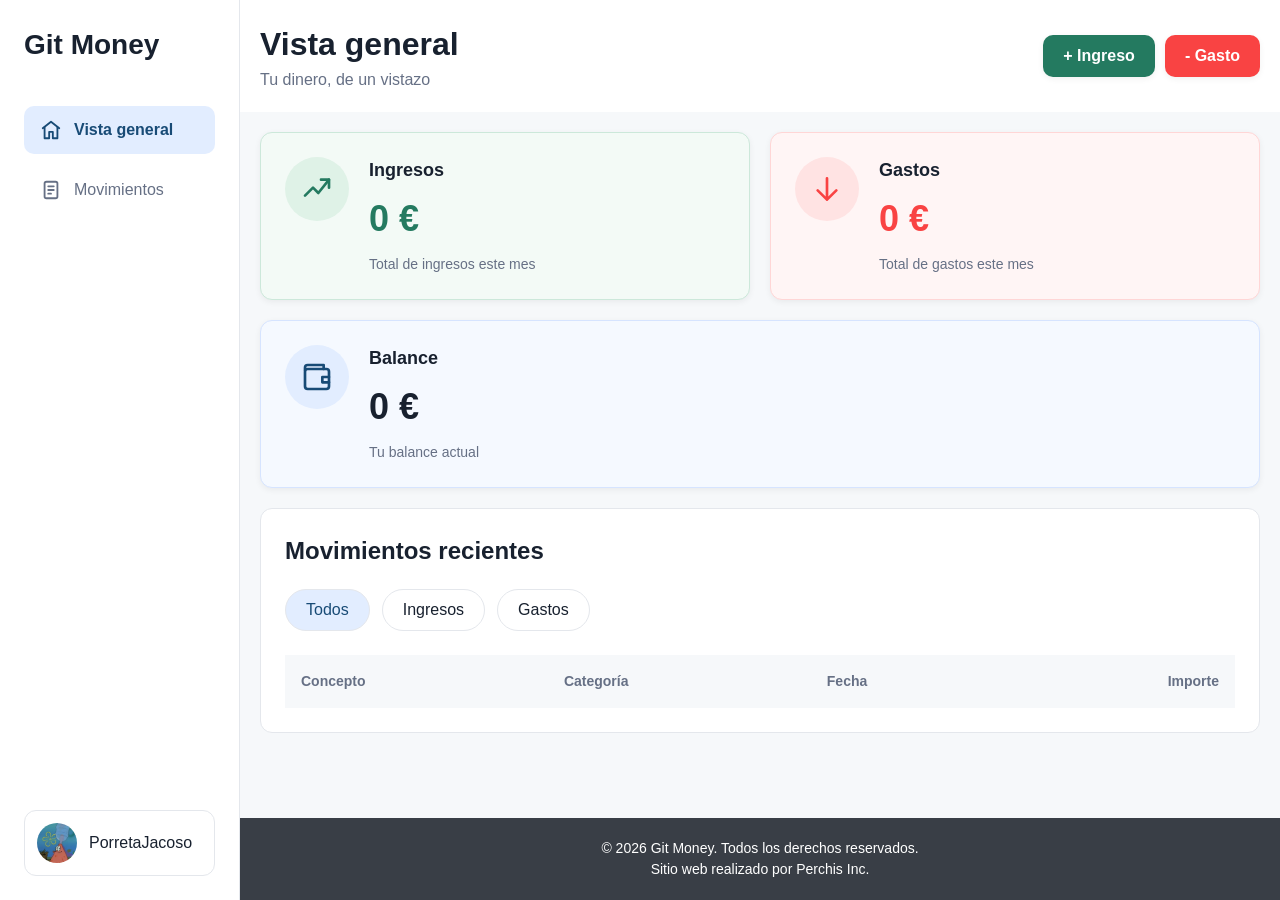
==== index.html @ a80b9426 "eliminado contenido de tbody en html" ====
<!DOCTYPE html>
<html lang="es">
<head>
    <meta charset="UTF-8">
    <meta name="viewport" content="width=device-width, initial-scale=1.0">
    <title>Git Money</title>
    <link rel="stylesheet" href="css/style.css">
</head>
<body>

    <div class="app-layout">
        <aside class="barra-lateral">
            <p class="marca">Git Money</p>
            <nav aria-label="Navegación principal">
                <a href="index.html" class="enlace-nav" aria-current="page">
                    <svg class="icono-nav" viewBox="0 0 24 24" fill="none"
                        stroke="currentColor" stroke-width="2"
                        stroke-linecap="round" stroke-linejoin="round"
                        aria-hidden="true">
                        <path d="m3 10 9-7 9 7" />
                        <path d="M5 9v12h5v-7h4v7h5V9" />
                    </svg>
                    Vista general
                </a>
                <span class="enlace-nav">
                    <svg class="icono-nav" viewBox="0 0 24 24" fill="none"
                        stroke="currentColor" stroke-width="2"
                        stroke-linecap="round" stroke-linejoin="round"
                        aria-hidden="true">
                        <rect x="5" y="3" width="14" height="18" rx="2" />
                        <path d="M9 8h6 M9 12h6 M9 16h3" />
                    </svg>
                    Movimientos
                </span>
            </nav>
            <div class="usuario-menu">
                <div class="usuario-panel" id="panel-usuario" hidden>
                    <span class="usuario-opcion">Configuración</span>
                    <span class="usuario-opcion">Ayuda</span>
                    <span class="usuario-opcion">Salir</span>
                </div>
                <button
                    type="button"
                    class="usuario-boton"
                    id="boton-usuario"
                    aria-expanded="false"
                    aria-controls="panel-usuario"
                    aria-label="Abrir opciones de usuario">
                    <img src="img/user.png" class="usuario-avatar" alt="">
                    <span class="usuario-nombre">PorretaJacoso</span>
                </button>
            </div>
        </aside>

        <div class="contenido-principal">
            <header>
                <div class="titulo-container">
                    <h1>Vista general</h1>
                    <span>Tu dinero, de un vistazo</span>
                </div>
                <div class="btn-container">
                    <button
                        id="btn-ingreso"
                        class="default-btn green"
                        type="button"
                        aria-label="Añadir ingreso"
                    >+ Ingreso</button>
                    <button
                        id="btn-gasto"
                        class="default-btn red"
                        type="button"
                        aria-label="Añadir gasto"
                    >- Gasto</button>
                </div>
            </header>

            <main>
                <div class="resumen-tarjetas">
                    <div class="tarjeta-resumen tarjeta-balance">
                        <div class="tarjeta-icono" aria-hidden="true">
                            <svg viewBox="0 0 24 24" fill="none"
                                stroke="currentColor" stroke-width="2"
                                stroke-linecap="round" stroke-linejoin="round">
                                <rect x="3" y="6" width="18" height="15" rx="2" />
                                <path d="M3 7V5a2 2 0 0 1 2-2h12v3" />
                                <path d="M21 12h-5v4h5" />
                            </svg>
                        </div>
                        <div class="tarjeta-contenido">
                            <h2>Balance</h2>
                            <span class="tarjeta-dinero" id="tarjeta-balance">0 €</span>
                            <span class="tarjeta-descripcion">Tu balance actual</span>
                        </div>
                    </div>

                    <div class="tarjeta-resumen tarjeta-ingresos">
                        <div class="tarjeta-icono" aria-hidden="true">
                            <svg viewBox="0 0 24 24" fill="none"
                                stroke="currentColor" stroke-width="2"
                                stroke-linecap="round" stroke-linejoin="round">
                                <path d="m3 17 6-6 4 4 8-10" />
                                <path d="M15 5h6v6" />
                            </svg>
                        </div>
                        <div class="tarjeta-contenido">
                            <h2>Ingresos</h2>
                            <span class="tarjeta-dinero" id="tarjeta-ingresos">0 €</span>
                            <span class="tarjeta-descripcion">Total de ingresos este mes</span>
                        </div>
                    </div>

                    <div class="tarjeta-resumen tarjeta-gastos">
                        <div class="tarjeta-icono" aria-hidden="true">
                            <svg viewBox="0 0 24 24" fill="none"
                                stroke="currentColor" stroke-width="2"
                                stroke-linecap="round" stroke-linejoin="round">
                                <path d="M12 4v16 M5 13l7 7 7-7" />
                            </svg>
                        </div>
                        <div class="tarjeta-contenido">
                            <h2>Gastos</h2>
                            <span class="tarjeta-dinero" id="tarjeta-gastos">0 €</span>
                            <span class="tarjeta-descripcion">Total de gastos este mes</span>
                        </div>
                    </div>
                </div>

                <section class="movimientos-section">
                    <h2 id="movimientos-recientes">Movimientos recientes</h2>

                    <div class="filtros-movimientos">
                        <button
                            class="btn-filtro"
                            type="button"
                            aria-pressed="true"
                            data-filtro="todos"
                        >Todos</button>
                        <button
                            class="btn-filtro"
                            type="button"
                            aria-pressed="false"
                            data-filtro="ingreso"
                        >Ingresos</button>
                        <button
                            class="btn-filtro"
                            type="button"
                            aria-pressed="false"
                            data-filtro="gasto"
                        >Gastos</button>
                    </div>

                    <div class="tabla-contenedor">
                        <table class="tabla-movimientos" aria-labelledby="movimientos-recientes">
                            <thead>
                                <tr>
                                    <th scope="col">Concepto</th>
                                    <th scope="col">Categoría</th>
                                    <th scope="col">Fecha</th>
                                    <th scope="col">Importe</th>
                                </tr>
                            </thead>
                            <tbody>

                            </tbody>
                        </table>
                    </div>
                </section>
            </main>

            <footer>
                <p>&copy; 2026 Git Money. Todos los derechos reservados.</p>
                <p>Sitio web realizado por Perchis Inc.</p>
            </footer>
        </div>
    </div>

    <dialog id="dialogo-movimiento" class="dialogo-movimiento" aria-labelledby="titulo-movimiento">
        <h2 id="titulo-movimiento">Añadir ingreso</h2>

        <form id="formulario-movimiento" class="formulario-movimiento">
            <p>
                <label for="concepto">Concepto:</label>
                <input
                    id="concepto"
                    name="concepto"
                    type="text"
                    maxlength="100"
                    required
                >
            </p>

            <p>
                <label for="importe">Importe (€):</label>
                <input
                    id="importe"
                    name="importe"
                    type="number"
                    min="0.01"
                    step="0.01"
                    required
                >
            </p>

            <p>
                <label for="categoria-movimiento">Categoría:</label>
                <select id="categoria-movimiento" name="categoria" required>
                </select>
            </p>
            <div class="fecha-hora">
                <div>
                    <p>
                        <label for="fecha">Fecha:</label>
                        <input id="fecha" name="fecha" type="date" required>
                    </p>
                </div>
                <div>
                    <p>
                        <label for="hora">Hora:</label>
                        <input id="hora" name="hora" type="time" required>
                    </p>
                </div>
            </div>
            <p>
                <label for="notas">Notas (opcional)</label>
                <textarea id="notas" name="notas" rows="3"></textarea>
            </p>

            <div class="acciones-formulario">
                <button id="btn-cerrar" class="boton-formulario boton-cancelar" type="button">Cancelar</button>
                <button id="btn-guardar" class="boton-formulario"  type="submit">Guardar</button>
            </div>
        </form>
    </dialog>

    <script src="js/script.js"></script>
</body>
</html>
---- css/style.css ----
/*CONFIG GENERAL*/

:root{
    /* Escala primaria */
    --black: #222831;
    --grey: #393e46;
    --light-grey: #eeeeee;
    --white: #ffffff;
    --blue: #184b76;
    --light-blue: #e2edff;
    --green: #247a60;
    --light-green: #dff2e7;
    --red: #f94343;
    --light-red: #ffe3e3;
    --pink: #690e4e;
    /* Colores semánticos */
    --bg: #f6f8fa;
    --text: #18212f;
    --color-accent: var(--grey);
    --panel: var(--white);
    --line: #e4e7ec;
    --muted: #667085;
    --shadow: 0 2px 6px rgba(0, 0, 0, 0.06);
}

*{
    margin: 0;
    padding: 0;
}

html{
    height: 100%;
}

body{
    background-color: var(--bg);
    font-family: 'Arial', sans-serif;
    color: var(--text);
    font-size: 16px;
    line-height: 1.5;
    min-height: 100vh;
    display: flex;
    flex-direction: column;
}

/*CONFIG LAYOUT*/

.app-layout{
    display: grid;
    grid-template-columns: 240px minmax(0,1fr);
    min-height: 100vh;
}

.contenido-principal{
    display: flex;
    flex-direction: column;
    min-width: 0;
}

.barra-lateral{
    background-color: var(--panel);
    border-right: 1px solid var(--line);
    padding: 24px;
    display: flex;
    flex-direction: column;
}

/*CONFIG ASIDE*/

.marca{
    font-size: 28px;
    font-weight: 700;
    margin-bottom: 40px;
}

.barra-lateral nav{
    display: flex;
    flex-direction: column;
    gap: 12px;
}

.enlace-nav{
    padding: 12px 16px;
    border-radius: 10px;
    color: var(--muted);
    text-decoration: none;
    display: flex;
    align-items: center;
    gap: 12px;
}

a.enlace-nav:hover{
    background-color: var(--bg);
}

a.enlace-nav:focus-visible{
    border: 1px solid var(--blue);
}

.enlace-nav[aria-current="page"]{
    background-color: var(--light-blue);
    color: var(--blue);
    font-weight: 600;
}

.icono-nav{
    width: 22px;
    height: 22px;
    flex-shrink: 0;
}

.usuario-menu{
    margin-top: auto;
    position: relative;
}

.usuario-boton{
    display: flex;
    align-items: center;
    gap: 12px;
    width: 100%;
    padding: 12px;
    box-sizing: border-box;
    border: 1px solid var(--line);
    border-radius: 12px;
    background-color: var(--panel);
    color: var(--text);
    font: inherit;
    text-align: left;
    cursor: pointer;
}

.usuario-boton:hover{
    background-color: var(--bg);
}


.usuario-avatar{
    width: 40px;
    height: 40px;
    border-radius: 50%;
    object-fit: cover;
    flex-shrink: 0;
}

.usuario-panel{
    position: absolute;
    bottom: calc(100% + 12px);
    left: 0;
    right: 0;
    background-color: var(--panel);
    border: 1px solid var(--line);
    border-radius: 12px;
    box-shadow: var(--shadow);
    padding: 0;
    overflow: hidden;
}

.usuario-opcion{
    display: block;
    padding: 10px 12px;
    color: var(--text);
}

.usuario-opcion:hover{
    background-color: var(--bg);
}

/*CONFIG HEADER*/

header{
    background-color: var(--panel);
    color: var(--text);
    padding: 20px;
    display: flex;
    justify-content: space-between;
    align-items: center;
    gap: 16px;
}

.titulo-container h1{
    font-size: 32px;
}

.titulo-container span{
    color: var(--muted);
}
/*CONFIG BUTTONS*/
.btn-container{
    gap: 10px;
    display: flex;
    flex-direction: row;
}

.default-btn{
    border: none;
    border-radius: 10px;
    padding: 12px 20px;
    font-size: 16px;
    font-weight: bold;
    cursor: pointer;
    color: var(--white);

    display: flex;
    justify-content: center;
    align-items: center;

    box-shadow: var(--shadow);
    transition: background-color 0.3s ease;
}

.green{
    background-color: var(--green);
}

.green:hover{
    background-color: var(--blue);
}

.red{
    background-color: var(--red);
}
.red:hover{
    background-color: var(--pink);
}

/*CONFIG MAIN*/

main{
    display: grid;
    gap: 20px;
    padding: 20px;
    align-items: start;
    flex-grow: 1;
    align-content: start;
    grid-template-columns: minmax(0, 1fr);
    container-type: inline-size;
}

/*CONFIG TARJETAS*/

.resumen-tarjetas{
    display: grid;
    grid-template-columns: repeat(auto-fit, minmax(min(100%, 360px), 1fr));
    gap: 20px;
}

.tarjeta-resumen{
    background-color: var(--panel);
    border: 1px solid var(--line);
    padding: 24px;
    border-radius: 12px;
    box-shadow: var(--shadow);
    display: flex;
    align-items: flex-start;
    gap: 20px;
}

.tarjeta-icono{
    display: flex;
    width: 64px;
    height: 64px;
    border-radius: 50%;
    align-items: center;
    justify-content: center;
    flex-shrink: 0;
}

.tarjeta-icono svg{
    width: 32px;
    height: 32px;
}

.tarjeta-resumen span{
    display: block;
}

.tarjeta-resumen h2{
    font-size: 18px;
    font-weight: 600;
    color: var(--text);
    margin-bottom: 8px;
}

.tarjeta-balance{
    background-color: #f5f9ff;
    border: 1px solid #d6e4ff;
}

.tarjeta-ingresos{
    background-color: #f3faf6;
    border: 1px solid #cce8da;
}

.tarjeta-gastos{
    background-color: #fff5f5;
    border: 1px solid #ffd6d6;
}

.tarjeta-dinero{
    font-size: 36px;
    font-weight: 700;
    margin-bottom: 8px;
    white-space: nowrap;
}

.tarjeta-descripcion{
    font-size: 14px;
    color: var(--muted);
}

.tarjeta-ingresos .tarjeta-dinero{
    color: var(--green);
}

.tarjeta-gastos .tarjeta-dinero{
    color: var(--red);
}

.tarjeta-balance .tarjeta-icono{
    background-color: var(--light-blue);
    color: var(--blue);
}

.tarjeta-ingresos .tarjeta-icono{
    background-color: var(--light-green);
    color: var(--green);
}

.tarjeta-gastos .tarjeta-icono{
    background-color: var(--light-red);
    color: var(--red);
}

/*CONFIG MOVIMIENTOS RECIENTES*/
.movimientos-section{
    background-color: var(--panel);
    border: 1px solid var(--line);
    border-radius: 12px;
    padding: 24px;
    min-width: 0;
}

.movimientos-section h2{
    font-size: 24px;
    margin-bottom: 20px;
}

.filtros-movimientos{
    display: flex;
    gap: 12px;
    margin-bottom: 24px;
}

.btn-filtro{
    background-color: var(--white);
    border: 1px solid var(--line);
    color: var(--text);
    padding: 8px 20px;
    border-radius: 999px;
    font: inherit;
    cursor: pointer;
}

.btn-filtro[data-filtro="todos"][aria-pressed="true"]{
    background-color: var(--light-blue);
    color: var(--blue);
}

.btn-filtro[data-filtro="ingreso"][aria-pressed="true"]{
    background-color: var(--light-green);
    color: var(--green);
}

.btn-filtro[data-filtro="gasto"][aria-pressed="true"]{
    background-color: var(--light-red);
    color: var(--red);
}

.tabla-contenedor{
    overflow-x: auto;
}

.tabla-movimientos{
    width: 100%;
    border-collapse: collapse;
}

.tabla-movimientos th, .tabla-movimientos td{
    padding: 16px;
}

.tabla-movimientos th{
    background-color: var(--bg);
    color: var(--muted);
    font-size: 14px;
    text-align: left;
}

.tabla-movimientos td{
    border-bottom: 1px solid var(--line);
}

.tabla-movimientos th:last-child,
.tabla-movimientos td:last-child {
    text-align: right;
}

.tabla-movimientos td:last-child{
    white-space: nowrap;
}

.importe-ingreso{
    color: var(--green);
    font-weight: 600;
}

.importe-gasto{
    color: var(--red);
    font-weight: 600;
}

/*CONFIG FOOTER*/

footer{
    background-color: var(--grey);
    color: var(--white);
    padding: 20px;
    text-align: center;
    font-size: 14px;
    
}

/* FORMULARIO DE INGRESOS Y GASTOS */
.dialogo-movimiento{
    --color-movimiento: var(--green);
    box-sizing: border-box;
    margin: auto;
    width: min(460px, calc(100% - 32px));
    max-height: calc(100dvh - 32px);
    overflow-y: auto;
    padding: 24px;
    border: none;
    border-top: 6px solid var(--color-movimiento);
    border-radius: 12px;
    color: var(--text);
    box-shadow: var(--shadow);
}

.dialogo-movimiento[data-tipo="gasto"]{
    --color-movimiento: var(--red);
}

.dialogo-movimiento::backdrop{
    background-color: rgba(34, 40, 49, 0.65);
}

.formulario-movimiento{
    display: flex;
    flex-direction: column;
    gap: 10px;
}

.dialogo-movimiento > h2{
    font-size: 23px;
}

.formulario-movimiento p{
    font-size: 14px;
    line-height: 1.5;
}

.formulario-movimiento label{
    display: block;
    margin-top: 6px;
    font-weight: bold;
    font-size: 14px;
}

.formulario-movimiento input,
.formulario-movimiento select,
.formulario-movimiento textarea{
    box-sizing: border-box;
    width: 100%;
    min-width: 0;
    padding: 10px;
    border: 1px solid var(--muted);
    border-radius: 6px;
    font: inherit;
    background-color: var(--white);
    color: var(--text);
}

.formulario-movimiento textarea{
    resize: vertical;
}

.fecha-hora{
    display: grid;
    grid-template-columns: 1fr 1fr;
    gap: 12px;
}

.fecha-hora > div{
    min-width: 0;
    display: flex;
    flex-direction: column;
    gap: 10px;
}

.formulario-movimiento .aviso-temporal{
    color: var(--muted);
    font-size: 12px;
}

.acciones-formulario{
    display: flex;
    flex-wrap: wrap;
    justify-content: flex-end;
    gap: 10px;
    margin-top: 8px;
}

.boton-formulario{
    padding: 10px 16px;
    border: 1px solid transparent;
    border-radius: 6px;
    background-color: var(--color-movimiento);
    color: var(--white);
    font: inherit;
    font-weight: bold;
    cursor: pointer;
}

.boton-cancelar{
    background-color: var(--light-grey);
    color: var(--text);
    border-color: var(--muted);
}

.default-btn:focus-visible,
.formulario-movimiento :focus-visible{
    outline: 0;
}

@media(max-width: 900px){
    .app-layout{
        grid-template-columns: minmax(0, 1fr);
    }
    .barra-lateral{
        flex-direction: row;
        align-items: center;
        flex-wrap: wrap;
        gap: 16px;
        padding: 16px;
        border-right: 0;
        border-bottom: 1px solid var(--line);
    }

    .marca{
        margin-bottom: 0;
    }

    .barra-lateral nav{
        flex-direction: row;
    }

    .usuario-panel{
        bottom: auto;
        top: calc(100% + 12px);
        z-index: 10;
        width: 190px;
        left: auto;
        right: 0;
    }

    .usuario-menu{
        margin-top: 0;
        margin-left: auto;
    }

    .usuario-nombre{
        display: none;
    }

    .usuario-boton{
        padding: 8px;
        border: none;
        background-color: transparent;
        border-radius: 50%;
    }
    
}

@media(max-width: 600px){
    .barra-lateral{
        display: grid;
        grid-template-columns: minmax(0, 1fr) auto;
    }

    .marca{
        grid-column: 1;
        grid-row: 1;
    }

    .usuario-menu{
        grid-column: 2;
        grid-row: 1;
    }

    .barra-lateral nav{
        grid-column: 1 / -1;
        grid-row: 2;
    }

    header{
        flex-direction: column;
        align-items: stretch;
    }

    .btn-container{
        flex-direction: column;
        align-items: stretch;
    }

    .btn-container .default-btn{
        flex: 1;
    }

    .barra-lateral nav{
        width: 100%;
        flex-wrap: wrap;
    }

    .movimientos-section{
        padding: 16px;
    }

    .filtros-movimientos{
        flex-wrap: wrap;
        display: grid;
        grid-template-columns: repeat(3, minmax(0, 1fr));
        gap: 8px;
    }

    .btn-filtro{
        padding: 8px 4px;
        text-align: center;
    }
}

@container(740px <= width < 1120px){
    .tarjeta-balance{
        grid-column: 1 / -1;
        grid-row: 2;
    }
}
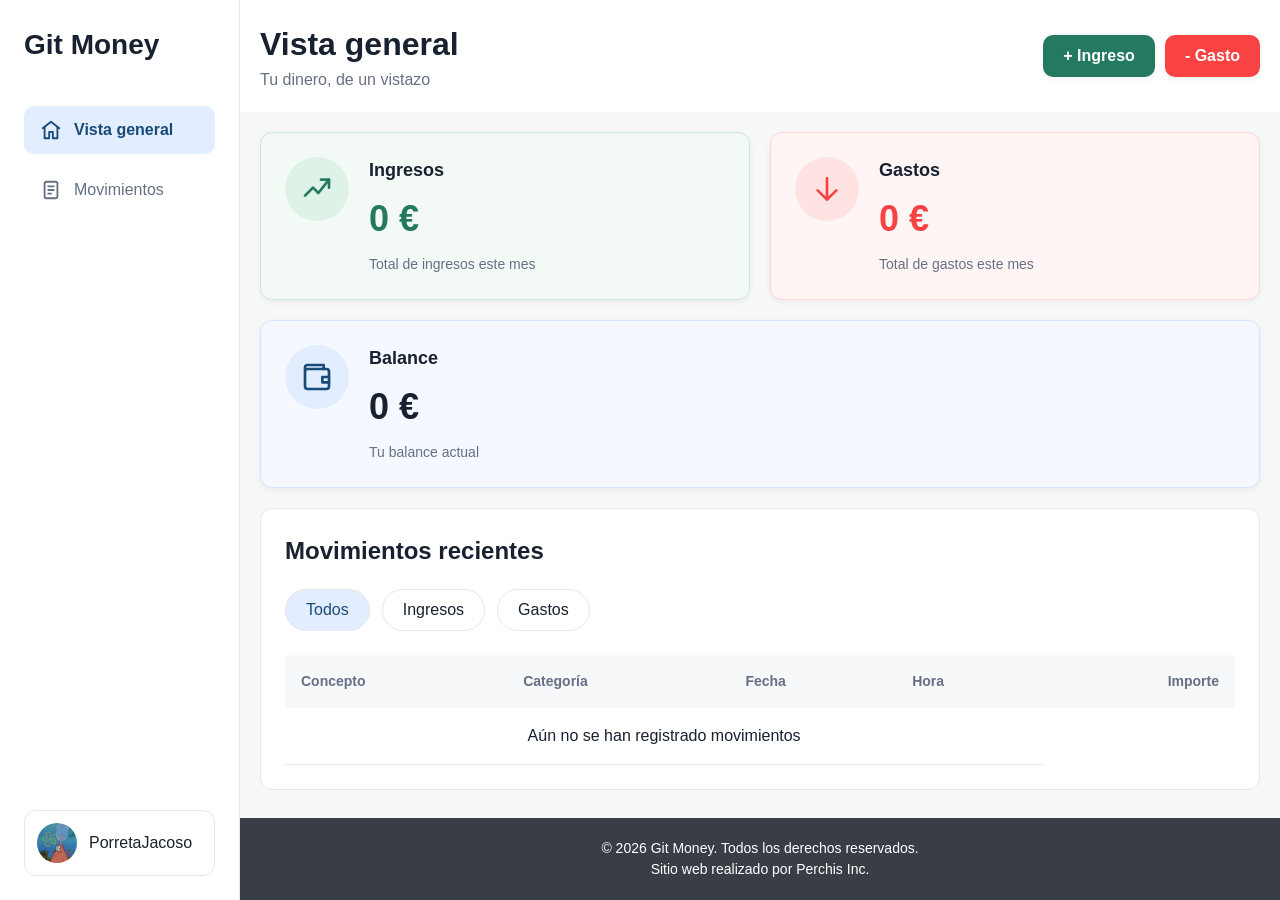
==== commit f4ccbfeb: "filtros funcionando, añadiendo botones de eilimar y borrar" ====
--- a/index.html
+++ b/index.html
@@ -156,11 +156,12 @@
                                     <th scope="col">Concepto</th>
                                     <th scope="col">Categoría</th>
                                     <th scope="col">Fecha</th>
+                                    <th scope="col">Hora</th>
                                     <th scope="col">Importe</th>
                                 </tr>
                             </thead>
                             <tbody>
-
+                                
                             </tbody>
                         </table>
                     </div>
--- a/css/style.css
+++ b/css/style.css
@@ -408,6 +408,18 @@
 
 .tabla-movimientos td:last-child{
     white-space: nowrap;
+    position: relative;
+}
+
+.tabla-movimientos td:last-child :hover{
+    white-space: nowrap;
+    position: relative;
+    opacity: 0;
+}
+
+
+.tabla-movimientos td.celda-vacia{
+    text-align: center;
 }
 
 .importe-ingreso{
@@ -418,6 +430,25 @@
 .importe-gasto{
     color: var(--red);
     font-weight: 600;
+}
+
+.tabla-movimientos span{
+    position: absolute;
+    opacity: 0;
+}
+
+.tabla-movimientos span:hover{
+    opacity: 100%;
+}
+
+.boton-tabla{
+    background-color: var(--white);
+    border: 1px solid var(--line);
+    color: var(--text);
+    padding: 8px 20px;
+    border-radius: 999px;
+    font: inherit;
+    cursor: pointer;
 }
 
 /*CONFIG FOOTER*/
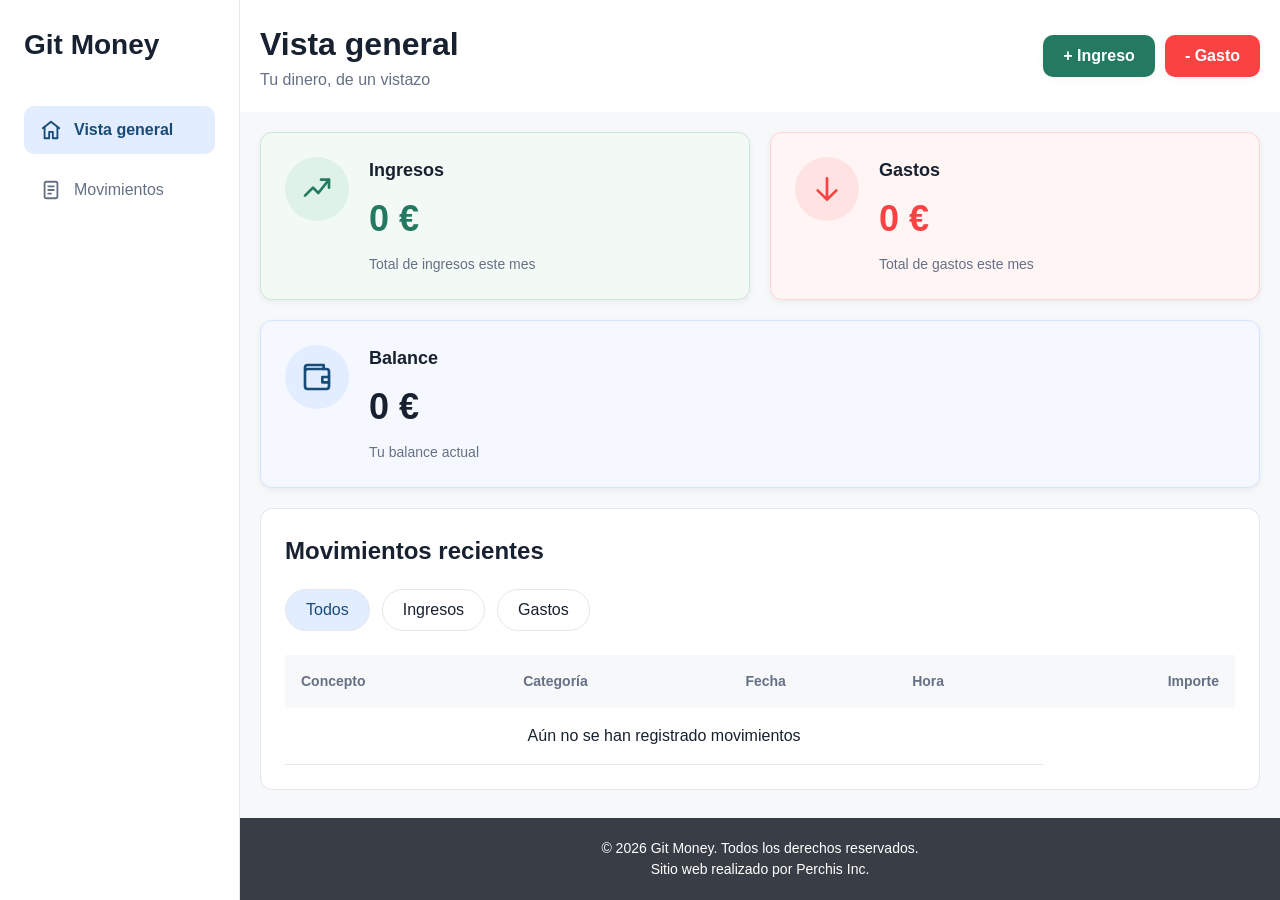
==== commit 288d5d9f: "Depuracion y limpieza del código" ====
--- a/index.html
+++ b/index.html
@@ -33,7 +33,7 @@
                     Movimientos
                 </span>
             </nav>
-            <div class="usuario-menu">
+            <!--<div class="usuario-menu">
                 <div class="usuario-panel" id="panel-usuario" hidden>
                     <span class="usuario-opcion">Configuración</span>
                     <span class="usuario-opcion">Ayuda</span>
@@ -49,7 +49,7 @@
                     <img src="img/user.png" class="usuario-avatar" alt="">
                     <span class="usuario-nombre">PorretaJacoso</span>
                 </button>
-            </div>
+            </div>-->
         </aside>
 
         <div class="contenido-principal">
@@ -223,7 +223,7 @@
             </div>
             <p>
                 <label for="notas">Notas (opcional)</label>
-                <textarea id="notas" name="notas" rows="3"></textarea>
+                <textarea id="notas" name="notas" rows="3" maxlength="500"></textarea>
             </p>
 
             <div class="acciones-formulario">
--- a/css/style.css
+++ b/css/style.css
@@ -422,6 +422,10 @@
     text-align: center;
 }
 
+.tabla-movimientos td.mensaje-vacio {
+    text-align: center;
+}
+
 .importe-ingreso{
     color: var(--green);
     font-weight: 600;
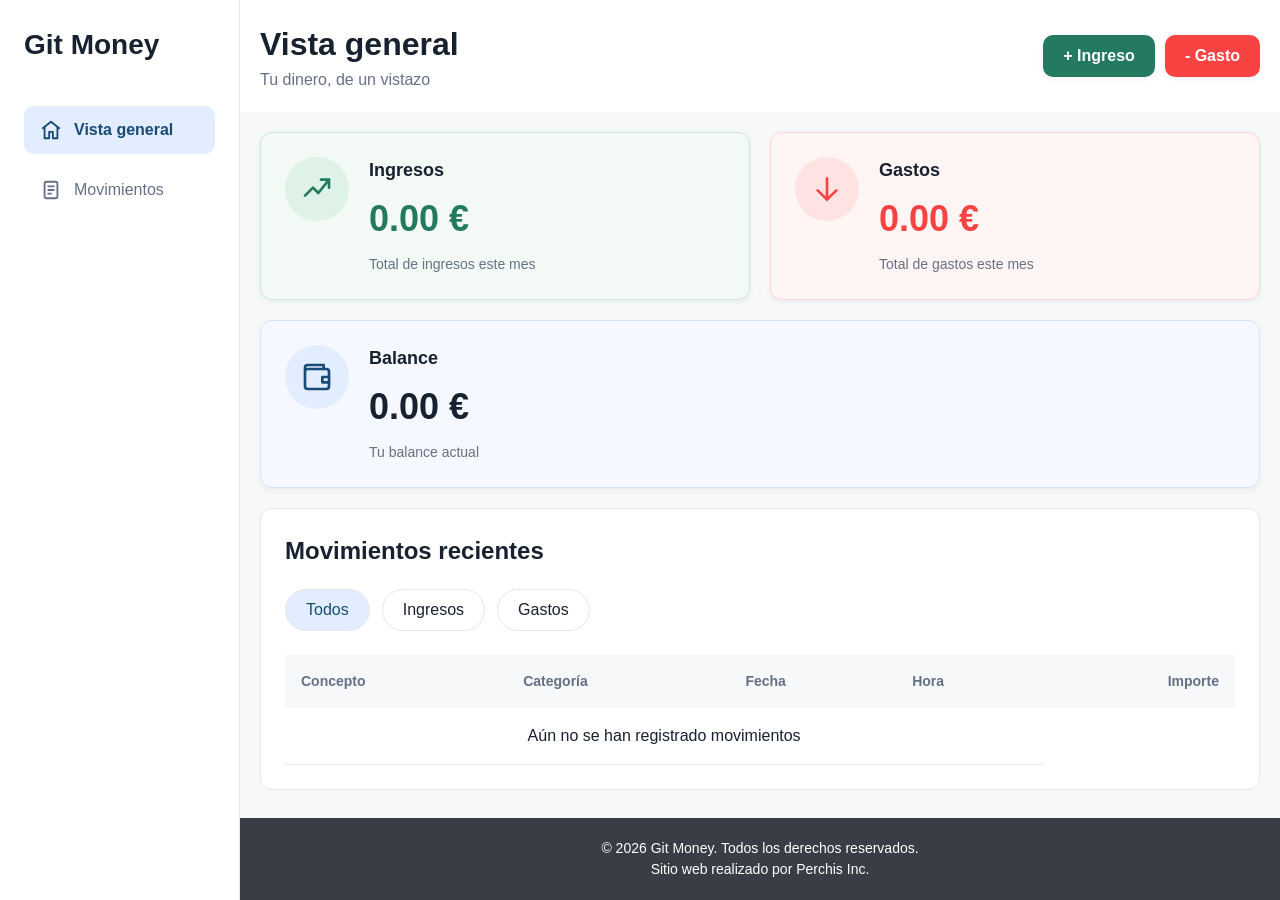
==== commit 49ad644b: "guardar y cargar movimientos desde PostgreSQL y añadir campos según el tipo" ====
--- a/index.html
+++ b/index.html
@@ -207,6 +207,23 @@
                 <select id="categoria-movimiento" name="categoria" required>
                 </select>
             </p>
+
+            <p id="campo-procedencia">
+                <label for="procedencia">Procedencia:</label>
+                <input id="procedencia" name="procedencia" type="text">
+            </p>
+
+            <p id="campo-medio-pago">
+                <label for="medioPago">Medio de pago:</label>
+                <select id="medioPago" name="medioPago">
+                    <option value="">Selecciona un medio de pago</option>
+                    <option value="efectivo">Efectivo</option>
+                    <option value="tarjeta">Tarjeta</option>
+                    <option value="transferencia">Transferencia</option>
+                    <option value="otro">Otro</option>
+                </select>
+            </p>
+
             <div class="fecha-hora">
                 <div>
                     <p>
@@ -221,6 +238,7 @@
                     </p>
                 </div>
             </div>
+            
             <p>
                 <label for="notas">Notas (opcional)</label>
                 <textarea id="notas" name="notas" rows="3" maxlength="500"></textarea>
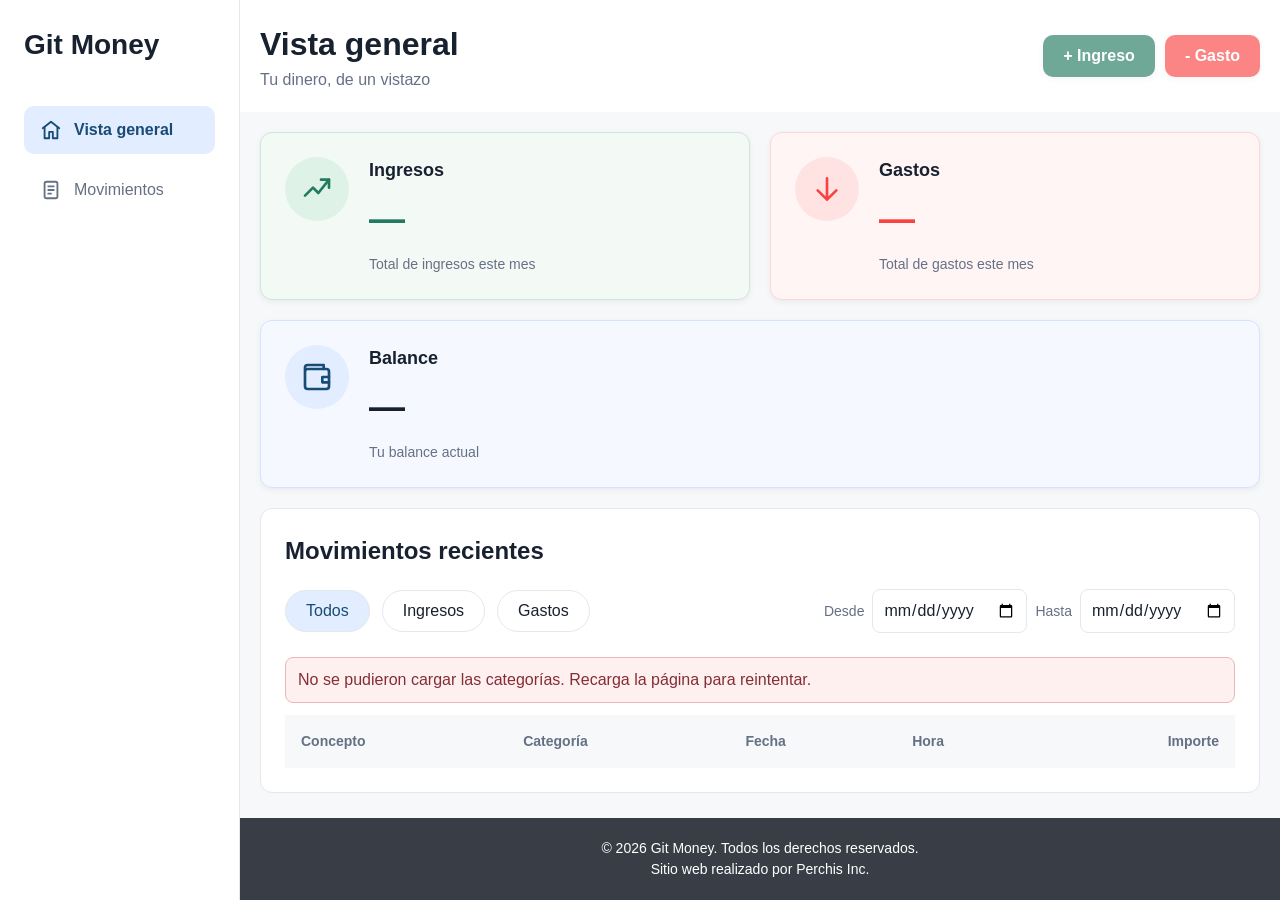
==== commit cd97e0b0: "Terminado Git Money v1.0" ====
--- a/index.html
+++ b/index.html
@@ -63,12 +63,14 @@
                         id="btn-ingreso"
                         class="default-btn green"
                         type="button"
+                        disabled
                         aria-label="Añadir ingreso"
                     >+ Ingreso</button>
                     <button
                         id="btn-gasto"
                         class="default-btn red"
                         type="button"
+                        disabled
                         aria-label="Añadir gasto"
                     >- Gasto</button>
                 </div>
@@ -88,7 +90,7 @@
                         </div>
                         <div class="tarjeta-contenido">
                             <h2>Balance</h2>
-                            <span class="tarjeta-dinero" id="tarjeta-balance">0 €</span>
+                            <span class="tarjeta-dinero" id="tarjeta-balance">—</span>
                             <span class="tarjeta-descripcion">Tu balance actual</span>
                         </div>
                     </div>
@@ -104,7 +106,7 @@
                         </div>
                         <div class="tarjeta-contenido">
                             <h2>Ingresos</h2>
-                            <span class="tarjeta-dinero" id="tarjeta-ingresos">0 €</span>
+                            <span class="tarjeta-dinero" id="tarjeta-ingresos">—</span>
                             <span class="tarjeta-descripcion">Total de ingresos este mes</span>
                         </div>
                     </div>
@@ -119,7 +121,7 @@
                         </div>
                         <div class="tarjeta-contenido">
                             <h2>Gastos</h2>
-                            <span class="tarjeta-dinero" id="tarjeta-gastos">0 €</span>
+                            <span class="tarjeta-dinero" id="tarjeta-gastos">—</span>
                             <span class="tarjeta-descripcion">Total de gastos este mes</span>
                         </div>
                     </div>
@@ -128,29 +130,42 @@
                 <section class="movimientos-section">
                     <h2 id="movimientos-recientes">Movimientos recientes</h2>
 
-                    <div class="filtros-movimientos">
-                        <button
-                            class="btn-filtro"
-                            type="button"
-                            aria-pressed="true"
-                            data-filtro="todos"
-                        >Todos</button>
-                        <button
-                            class="btn-filtro"
-                            type="button"
-                            aria-pressed="false"
-                            data-filtro="ingreso"
-                        >Ingresos</button>
-                        <button
-                            class="btn-filtro"
-                            type="button"
-                            aria-pressed="false"
-                            data-filtro="gasto"
-                        >Gastos</button>
-                    </div>
+                    <div class="barra-filtros">
+                        <div class="filtros-movimientos">
+                            <button
+                                class="btn-filtro"
+                                type="button"
+                                aria-pressed="true"
+                                data-filtro="todos"
+                            >Todos</button>
+                            <button
+                                class="btn-filtro"
+                                type="button"
+                                aria-pressed="false"
+                                data-filtro="ingreso"
+                            >Ingresos</button>
+                            <button
+                                class="btn-filtro"
+                                type="button"
+                                aria-pressed="false"
+                                data-filtro="gasto"
+                            >Gastos</button>
+                        </div>
+
+                        <div class="filtros-fecha">
+                            <label for="boton-desde">Desde</label>
+                            <input type="date" id="boton-desde">
+
+                            <label for="boton-hasta">Hasta</label>
+                            <input type="date" id="boton-hasta">
+                        </div>
+                    </div>
+
+                    <p id="error-carga-movimientos" class="aviso-error" role="alert" hidden></p>
+                    <p id="error-tabla" class="aviso-error" role="alert" hidden></p>
 
                     <div class="tabla-contenedor">
-                        <table class="tabla-movimientos" aria-labelledby="movimientos-recientes">
+                        <table class="tabla-movimientos" role="table" aria-labelledby="movimientos-recientes">
                             <thead>
                                 <tr>
                                     <th scope="col">Concepto</th>
@@ -160,7 +175,7 @@
                                     <th scope="col">Importe</th>
                                 </tr>
                             </thead>
-                            <tbody>
+                            <tbody role="rowgroup">
                                 
                             </tbody>
                         </table>
@@ -244,6 +259,8 @@
                 <textarea id="notas" name="notas" rows="3" maxlength="500"></textarea>
             </p>
 
+            <p id="error-formulario" class="aviso-error" role="alert" hidden></p>
+
             <div class="acciones-formulario">
                 <button id="btn-cerrar" class="boton-formulario boton-cancelar" type="button">Cancelar</button>
                 <button id="btn-guardar" class="boton-formulario"  type="submit">Guardar</button>
--- a/css/style.css
+++ b/css/style.css
@@ -93,10 +93,6 @@
     background-color: var(--bg);
 }
 
-a.enlace-nav:focus-visible{
-    border: 1px solid var(--blue);
-}
-
 .enlace-nav[aria-current="page"]{
     background-color: var(--light-blue);
     color: var(--blue);
@@ -346,10 +342,18 @@
     margin-bottom: 20px;
 }
 
-.filtros-movimientos{
-    display: flex;
+.barra-filtros{
+    display: flex;
+    flex-wrap: wrap;
+    align-items: center;
+    justify-content: space-between;
     gap: 12px;
     margin-bottom: 24px;
+}
+
+.filtros-movimientos{
+    display: flex;
+    gap: 12px;
 }
 
 .btn-filtro{
@@ -375,6 +379,40 @@
 .btn-filtro[data-filtro="gasto"][aria-pressed="true"]{
     background-color: var(--light-red);
     color: var(--red);
+}
+
+.filtros-fecha{
+    display: flex;
+    align-items: center;
+    gap: 8px;
+}
+
+.filtros-fecha input[type="date"]{
+    background-color: var(--white);
+    border: 1px solid var(--line);
+    color: var(--text);
+    font: inherit;
+    padding: 8px 10px;
+    border-radius: 8px;
+}
+
+.filtros-fecha label{
+    font-size: 14px;
+    color: var(--muted);
+}
+
+.aviso-error{
+    margin-bottom: 12px;
+    padding: 10px 12px;
+    border: 1px solid #edb6bb;
+    border-radius: 8px;
+    background-color: #fff0f0;
+    color: #842d36;
+    overflow-wrap: anywhere;
+}
+
+.formulario-movimiento .aviso-error{
+    margin-bottom: 0;
 }
 
 .tabla-contenedor{
@@ -411,13 +449,6 @@
     position: relative;
 }
 
-.tabla-movimientos td:last-child :hover{
-    white-space: nowrap;
-    position: relative;
-    opacity: 0;
-}
-
-
 .tabla-movimientos td.celda-vacia{
     text-align: center;
 }
@@ -436,23 +467,51 @@
     font-weight: 600;
 }
 
-.tabla-movimientos span{
+.acciones-movimiento{
     position: absolute;
+    inset: 0;
+    background-color: var(--panel);
+    display: flex;
+    align-items: center;
+    justify-content: flex-end;
+    gap: 8px;
     opacity: 0;
-}
-
-.tabla-movimientos span:hover{
-    opacity: 100%;
+    pointer-events: none;
+}
+
+.tabla-movimientos tbody tr:hover .acciones-movimiento,
+.tabla-movimientos tbody tr:has(.boton-tabla:focus-visible) .acciones-movimiento {
+    opacity: 1;
+    pointer-events: auto;
 }
 
 .boton-tabla{
+    width: 36px;
+    height: 36px;
+    display: grid;
+    place-items: center;
     background-color: var(--white);
     border: 1px solid var(--line);
     color: var(--text);
-    padding: 8px 20px;
+    padding: 0;
     border-radius: 999px;
     font: inherit;
     cursor: pointer;
+    transition: filter 120ms ease-out;
+}
+
+.boton-tabla:active{
+    filter: brightness(0.9);
+}
+
+.boton-editar{
+    background-color: #edf4fb;
+    color: #365d80;
+}
+
+.boton-borrar{
+    background-color: #fff0f0;
+    color: #a13e46;
 }
 
 /*CONFIG FOOTER*/
@@ -573,9 +632,29 @@
     border-color: var(--muted);
 }
 
-.default-btn:focus-visible,
-.formulario-movimiento :focus-visible{
-    outline: 0;
+:where(a, button, input, select, textarea):focus-visible{
+    outline: 2px solid var(--blue);
+    outline-offset: 2px;
+}
+
+button:disabled{
+    cursor: default;
+    opacity: .65;
+}
+
+@media (max-width: 600px), (hover: none), (pointer: coarse){
+    .acciones-movimiento{
+        position: static;
+        margin-top: 6px;
+        opacity: 1;
+        pointer-events: auto;
+        background-color: transparent;
+    }
+
+    .boton-tabla{
+        width: 44px;
+        height: 44px;
+    }
 }
 
 @media(max-width: 900px){
@@ -667,20 +746,152 @@
         flex-wrap: wrap;
     }
 
+    main{
+        padding: 12px;
+        gap: 12px;
+    }
+
+    .resumen-tarjetas{
+        gap: 12px;
+    }
+
+    .tarjeta-resumen{
+        padding: 14px;
+        gap: 12px;
+    }
+
+    .tarjeta-icono{
+        width: 40px;
+        height: 40px;
+    }
+
+    .tarjeta-icono svg{
+        width: 22px;
+        height: 22px;
+    }
+
+    .tarjeta-contenido{
+        min-width: 0;
+    }
+
+    .tarjeta-dinero{
+        font-size: 26px;
+        white-space: normal;
+        overflow-wrap: anywhere;
+    }
+
     .movimientos-section{
         padding: 16px;
     }
 
     .filtros-movimientos{
-        flex-wrap: wrap;
         display: grid;
         grid-template-columns: repeat(3, minmax(0, 1fr));
         gap: 8px;
+        width: 100%;
     }
 
     .btn-filtro{
         padding: 8px 4px;
         text-align: center;
+        min-height: 44px;
+    }
+
+    .filtros-fecha{
+        display: grid;
+        grid-template-columns: auto minmax(0, 1fr);
+        width: 100%;
+    }
+
+    .filtros-fecha input[type="date"]{
+        box-sizing: border-box;
+        min-width: 0;
+        width: 100%;
+        min-height: 44px;
+    }
+
+    .tabla-movimientos,
+    .tabla-movimientos tbody,
+    .tabla-movimientos .fila-vacia{
+        display: block;
+    }
+
+    /* Las cabeceras siguen disponibles para lectores de pantalla. */
+    .tabla-movimientos thead{
+        position: absolute;
+        width: 1px;
+        height: 1px;
+        padding: 0;
+        overflow: hidden;
+        clip-path: inset(50%);
+        white-space: nowrap;
+    }
+
+    .fila-movimiento{
+        display: grid;
+        grid-template-columns: minmax(0, 1fr) minmax(0, 1fr);
+        grid-template-areas: "concepto importe" "categoria importe" "fecha hora";
+        gap: 4px 10px;
+        padding: 12px 2px;
+        border-top: 1px solid var(--line);
+    }
+
+    .tabla-movimientos .fila-movimiento td{
+        padding: 0;
+        border: 0;
+        overflow-wrap: anywhere;
+    }
+
+    .movimiento-concepto{
+        grid-area: concepto;
+        font-weight: 600;
+    }
+
+    .movimiento-categoria{
+        grid-area: categoria;
+    }
+
+    .movimiento-fecha{
+        grid-area: fecha;
+    }
+
+    .movimiento-hora{
+        grid-area: hora;
+        text-align: right;
+    }
+
+    .movimiento-categoria,
+    .movimiento-fecha,
+    .movimiento-hora{
+        color: var(--muted);
+        font-size: 14px;
+    }
+
+    .tabla-movimientos td.movimiento-importe{
+        grid-area: importe;
+        white-space: normal;
+    }
+
+    .tabla-movimientos td.celda-vacia{
+        display: block;
+        padding: 12px 2px;
+        white-space: normal;
+    }
+
+    .dialogo-movimiento{
+        padding: 16px;
+    }
+
+    .formulario-movimiento input,
+    .formulario-movimiento select,
+    .formulario-movimiento textarea{
+        font-size: 16px;
+    }
+
+    .formulario-movimiento input,
+    .formulario-movimiento select,
+    .boton-formulario{
+        min-height: 44px;
     }
 }
 
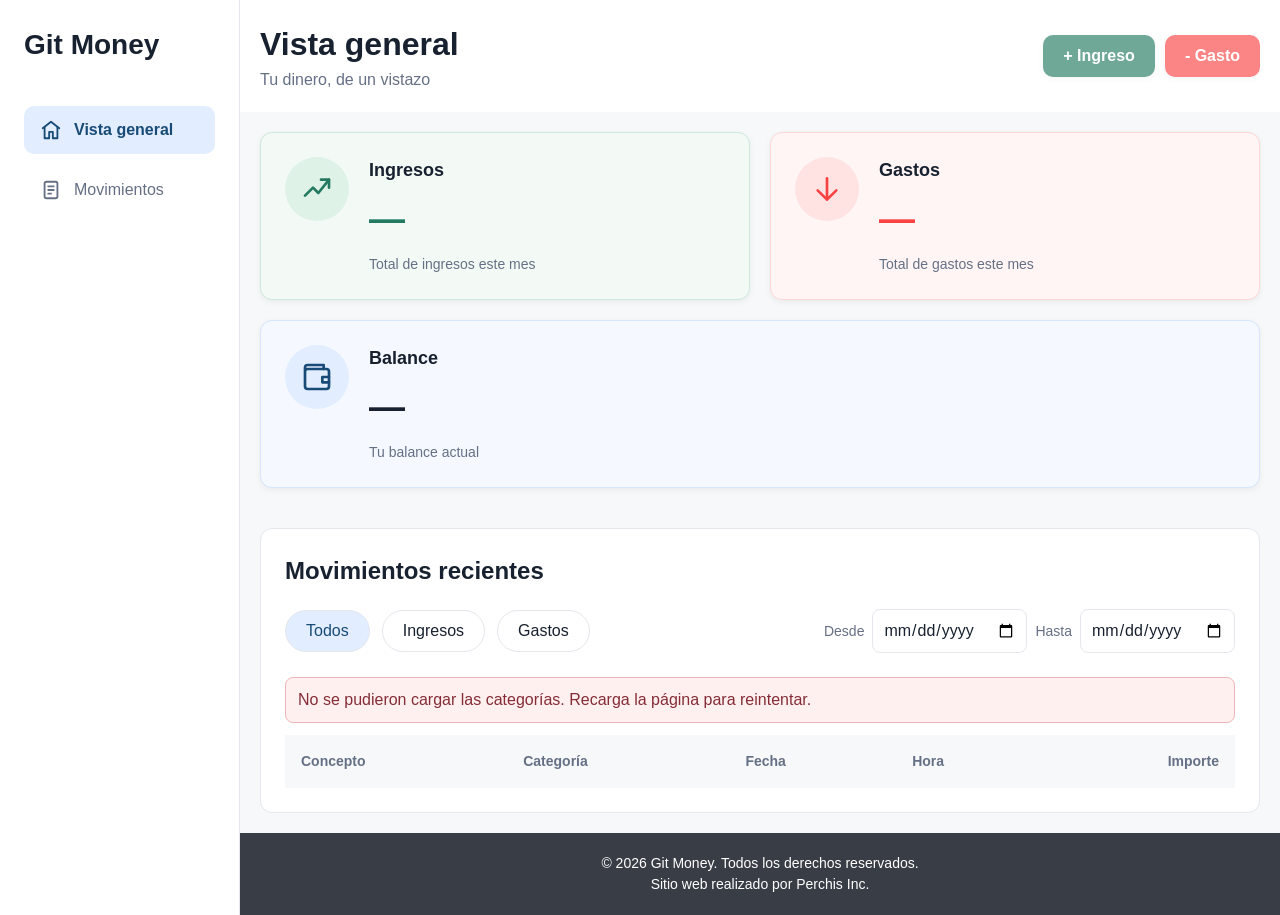
==== commit c71d462e: "pulida de código pt 1" ====
--- a/index.html
+++ b/index.html
@@ -127,6 +127,8 @@
                     </div>
                 </div>
 
+                <ul id="saldos-cuentas" class="saldos-cuentas"></ul>
+
                 <section class="movimientos-section">
                     <h2 id="movimientos-recientes">Movimientos recientes</h2>
 
@@ -223,6 +225,11 @@
                 </select>
             </p>
 
+            <p>
+                <label for="cuenta-movimiento">Cuenta:</label>
+                <select id="cuenta-movimiento" name="cuenta" required>
+                </select>
+            </p>
             <p id="campo-procedencia">
                 <label for="procedencia">Procedencia:</label>
                 <input id="procedencia" name="procedencia" type="text">
--- a/css/style.css
+++ b/css/style.css
@@ -642,6 +642,20 @@
     opacity: .65;
 }
 
+.saldos-cuentas{
+    display: grid;
+    grid-template-columns: minmax(220px, 1fr);
+    gap: 12px;
+}
+
+.saldos-cuentas li{
+    background-color: var(--panel);
+    border: 1px solid var(--line);
+    padding: 16px 20px;
+    border-radius: 12px;
+
+}
+
 @media (max-width: 600px), (hover: none), (pointer: coarse){
     .acciones-movimiento{
         position: static;
@@ -893,6 +907,13 @@
     .boton-formulario{
         min-height: 44px;
     }
+
+    .fecha-hora input{
+        display: block;
+
+        /* Modifica el aspecto por defecto del botón */
+        appearance: none;
+    }
 }
 
 @container(740px <= width < 1120px){
